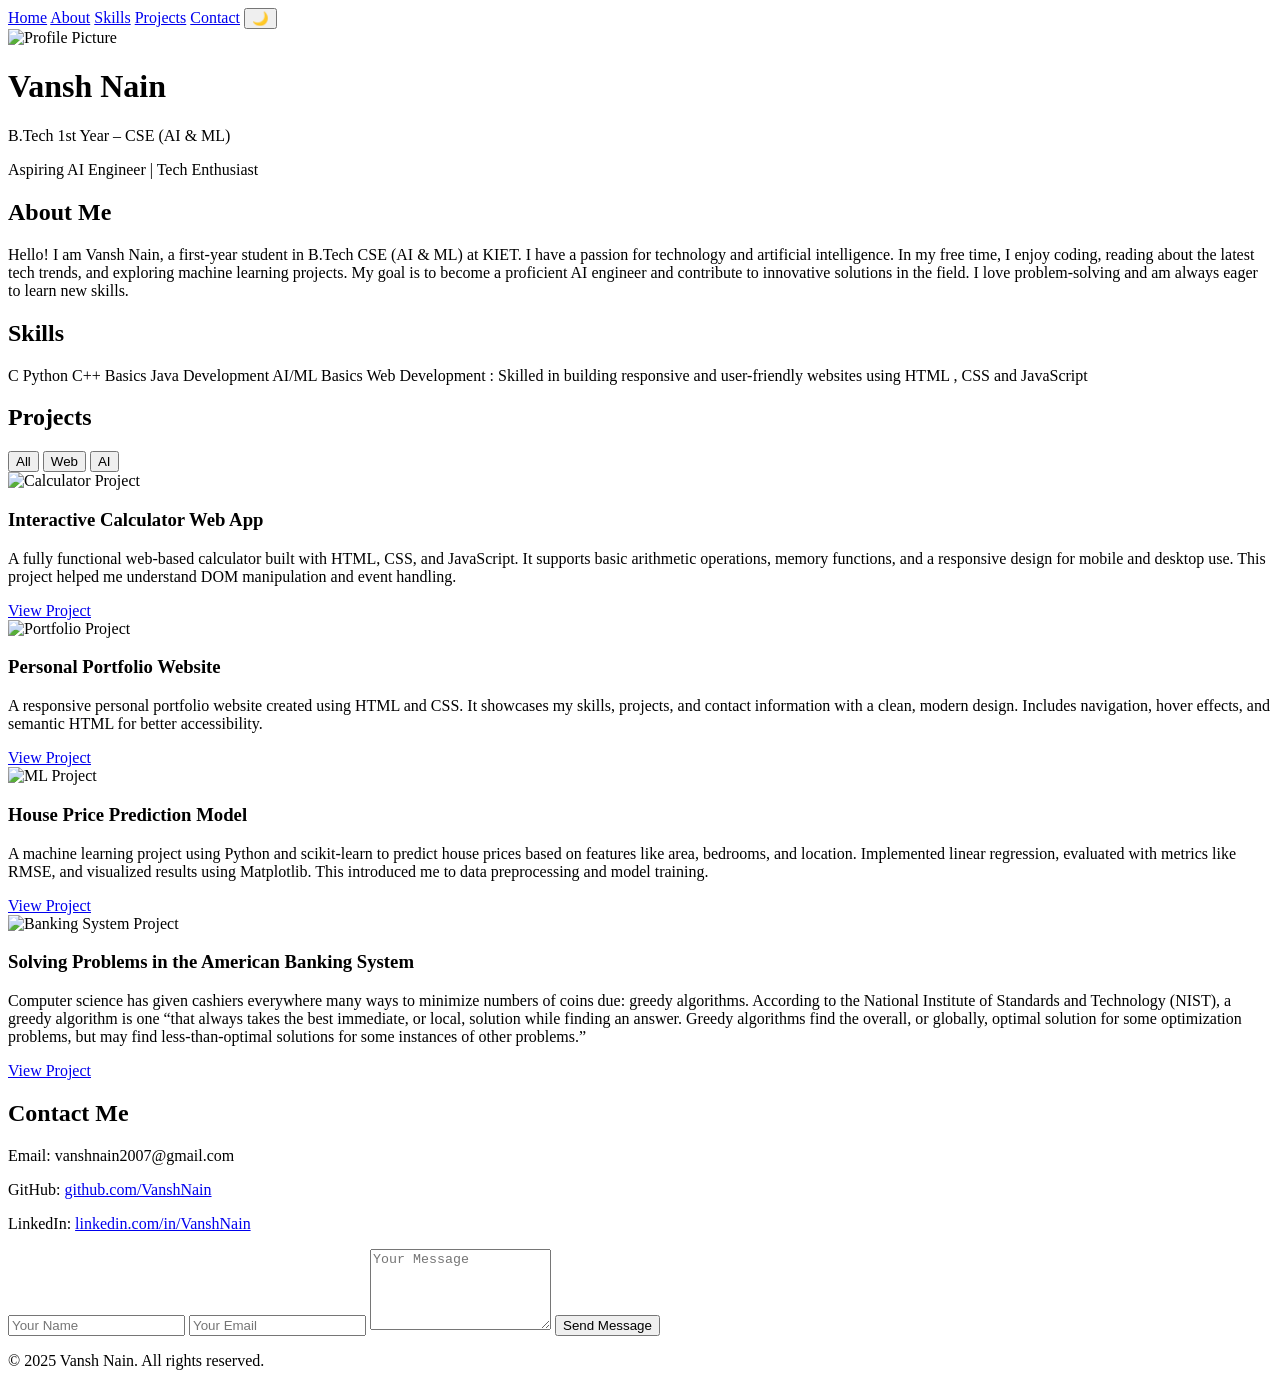
==== Portfolio-HomePage.html @ 74a487c6 "Add files via upload" ====
<!DOCTYPE html>
<html lang="en">
<head>
    <meta charset="UTF-8">
    <meta name="viewport" content="width=device-width, initial-scale=1.0">
    <title>My Portfolio</title>
    <link rel="stylesheet" href="style.css">
</head>
<body>
    <nav>
        <a href="#home">Home</a>
        <a href="#about">About</a>
        <a href="#skills">Skills</a>
        <a href="#projects">Projects</a>
        <a href="#contact">Contact</a>
        <button id="theme-toggle">🌙</button>
    </nav>
    <header id="home">
        <img src="C:\Users\VANSH\OneDrive\Desktop\VANSH_25004356\form\profile.jpg" alt="Profile Picture" class="profile-img">
        <h1><span id="typing-text">Vansh Nain</span></h1>
        <p>B.Tech 1st Year – CSE (AI & ML)</p>
        <p class="tagline">Aspiring AI Engineer | Tech Enthusiast</p>
    </header>

    <div class="container">
        <section id="about">
            <h2>About Me</h2>
            <p>Hello! I am Vansh Nain, a first-year student in B.Tech CSE (AI & ML) at KIET. I have a passion for technology and artificial intelligence. In my free time, I enjoy coding, reading about the latest tech trends, and exploring machine learning projects. My goal is to become a proficient AI engineer and contribute to innovative solutions in the field. I love problem-solving and am always eager to learn new skills.</p>
        </section>

        <section id="skills">
            <h2>Skills</h2>
            <div class="skills-list">
                <span class="skill">C</span>
                <span class="skill">Python </span>
                <span class="skill">C++ Basics</span>
                <span class="skill">Java Development</span>
                <span class="skill">AI/ML Basics</span>
                <span class="skill">Web Development : Skilled in building responsive and user-friendly websites using HTML , CSS and JavaScript</span>
            </div>
        </section>

        <section id="projects">
            <h2>Projects</h2>
            <div class="filter-buttons">
                <button data-filter="all">All</button>
                <button data-filter="web">Web</button>
                <button data-filter="ai">AI</button>
            </div>
            <div class="projects">
                <div class="project-card" data-category="web">
                    <img src="https://images.unsplash.com/photo-1554224155-6726b3ff858f?ixlib=rb-4.0.3&auto=format&fit=crop&w=300&h=150&q=80" alt="Calculator Project">
                    <h3>Interactive Calculator Web App</h3>
                    <p>A fully functional web-based calculator built with HTML, CSS, and JavaScript. It supports basic arithmetic operations, memory functions, and a responsive design for mobile and desktop use. This project helped me understand DOM manipulation and event handling.</p>
                    <a href="https://github.com/VanshNain/Interactive-Calculator" class="btn" target="_blank">View Project</a>
                </div>
                <div class="project-card" data-category="web">
                    <img src="https://images.unsplash.com/photo-1460925895917-afdab827c52f?ixlib=rb-4.0.3&auto=format&fit=crop&w=300&h=150&q=80" alt="Portfolio Project">
                    <h3>Personal Portfolio Website</h3>
                    <p>A responsive personal portfolio website created using HTML and CSS. It showcases my skills, projects, and contact information with a clean, modern design. Includes navigation, hover effects, and semantic HTML for better accessibility.</p>
                    <a href="https://github.com/VanshNain/Personal-Portfolio" class="btn" target="_blank">View Project</a>
                </div>
                <div class="project-card" data-category="ai">
                    <img src="https://images.unsplash.com/photo-1551288049-bebda4e38f71?ixlib=rb-4.0.3&auto=format&fit=crop&w=300&h=150&q=80" alt="ML Project">
                    <h3>House Price Prediction Model</h3>
                    <p>A machine learning project using Python and scikit-learn to predict house prices based on features like area, bedrooms, and location. Implemented linear regression, evaluated with metrics like RMSE, and visualized results using Matplotlib. This introduced me to data preprocessing and model training.</p>
                    <a href="https://github.com/VanshNain/House-Price-Prediction" class="btn" target="_blank">View Project</a>
                </div>
                <div class="project-card" data-category="ai">
                    <img src="C:\Users\VANSH\OneDrive\Desktop\VANSH_25004356\form\photo-1563013544-824ae1b704d3.avif" alt="Banking System Project">
                    <h3>Solving Problems in the American Banking System</h3>
                    <p>Computer science has given cashiers everywhere many ways to minimize numbers of coins due: greedy algorithms.
                    According to the National Institute of Standards and Technology (NIST), a greedy algorithm is one “that always takes the best immediate, or local, solution while finding an answer. Greedy algorithms find the overall, or globally, optimal solution for some optimization problems, but may find less-than-optimal solutions for some instances of other problems.” </p>
                    <a href="https://github.com/VanshNain/Banking-System-Analysis" class="btn" target="_blank">View Project</a>
                </div>
            </div>
        </section>

        <section id="contact">
            <h2>Contact Me</h2>
            <p>Email: vanshnain2007@gmail.com</p>
            <p>GitHub: <a href="https://github.com/VanshNain" target="_blank">github.com/VanshNain</a></p>
            <p>LinkedIn: <a href="https://linkedin.com/in/VanshNain" target="_blank">linkedin.com/in/VanshNain</a></p>
            <form class="contact-form">
                <input type="text" placeholder="Your Name" required>
                <input type="email" placeholder="Your Email" required>
                <textarea placeholder="Your Message" rows="5" required></textarea>
                <button type="submit">Send Message</button>
            </form>
        </section>
    </div>

    <footer>
        <p>&copy; 2025 Vansh Nain. All rights reserved.</p>
    </footer>
    <script src="script.js"></script>
</body>
</html>
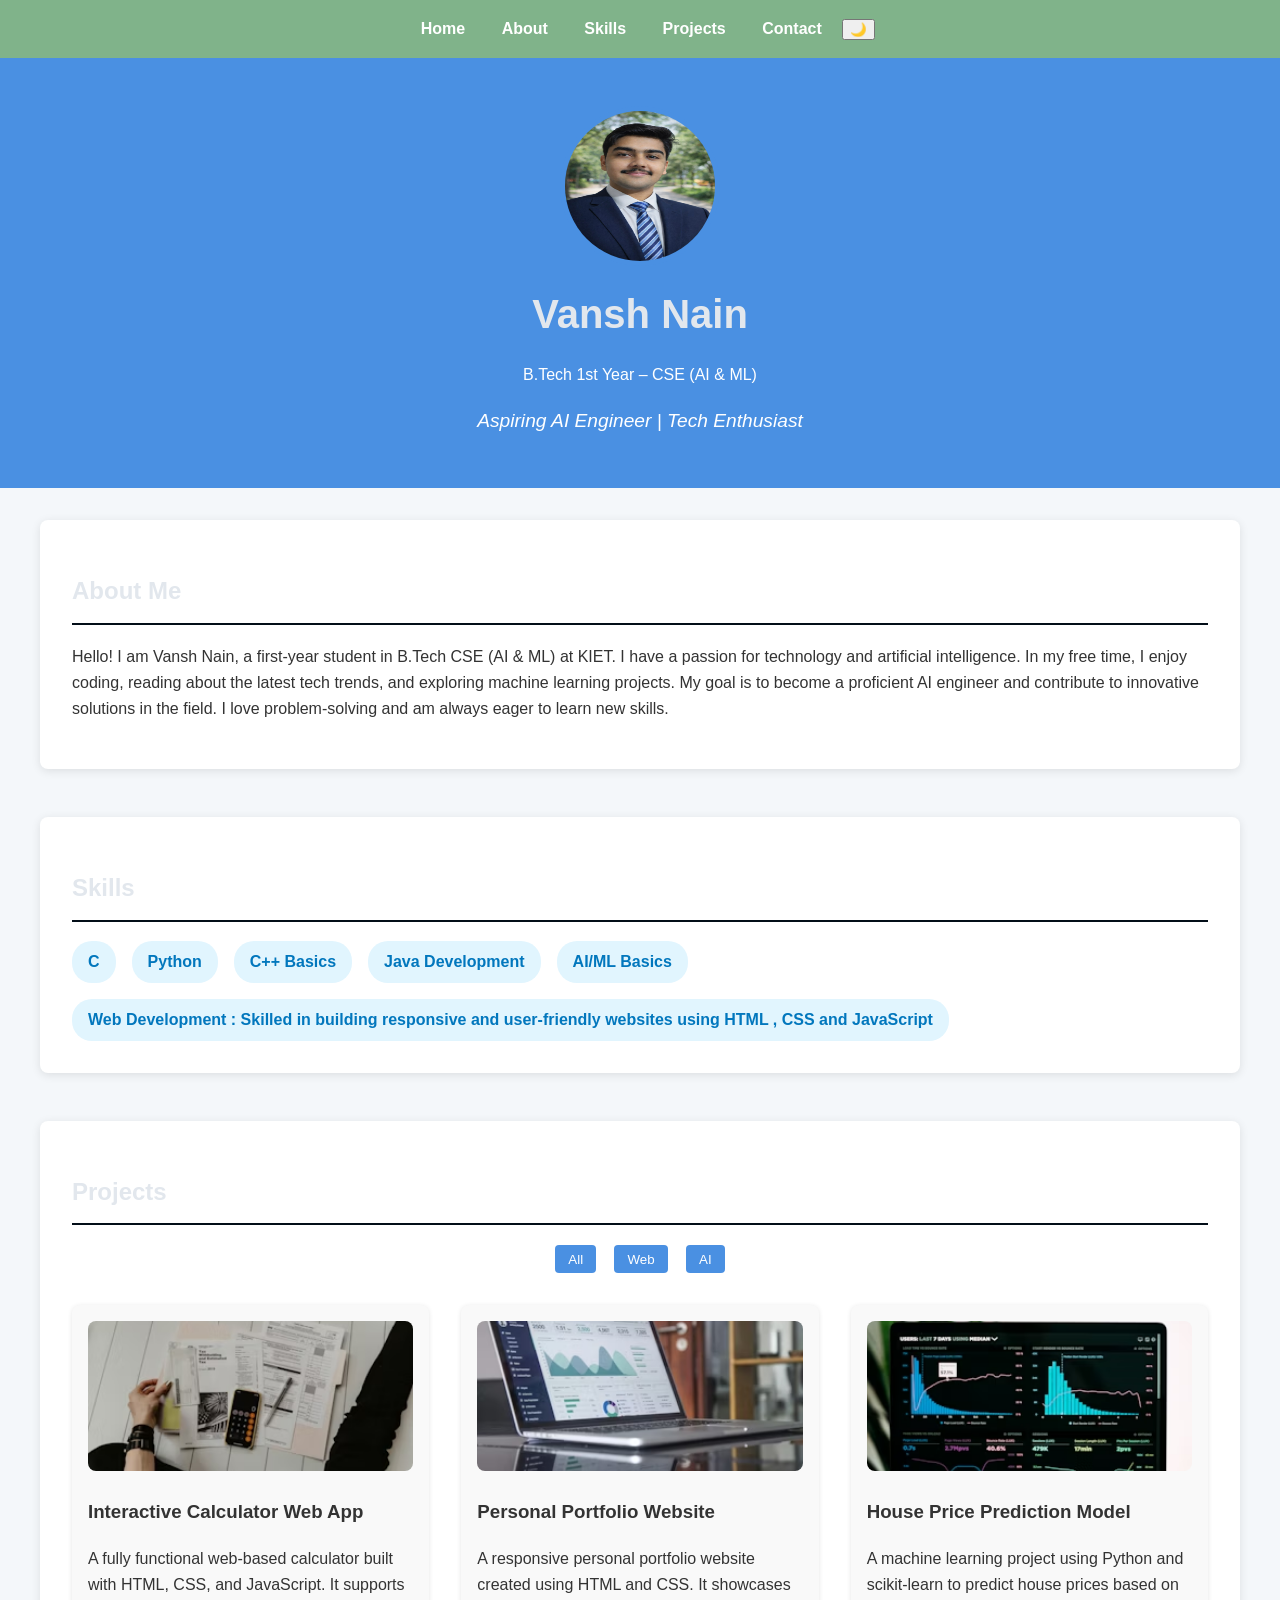
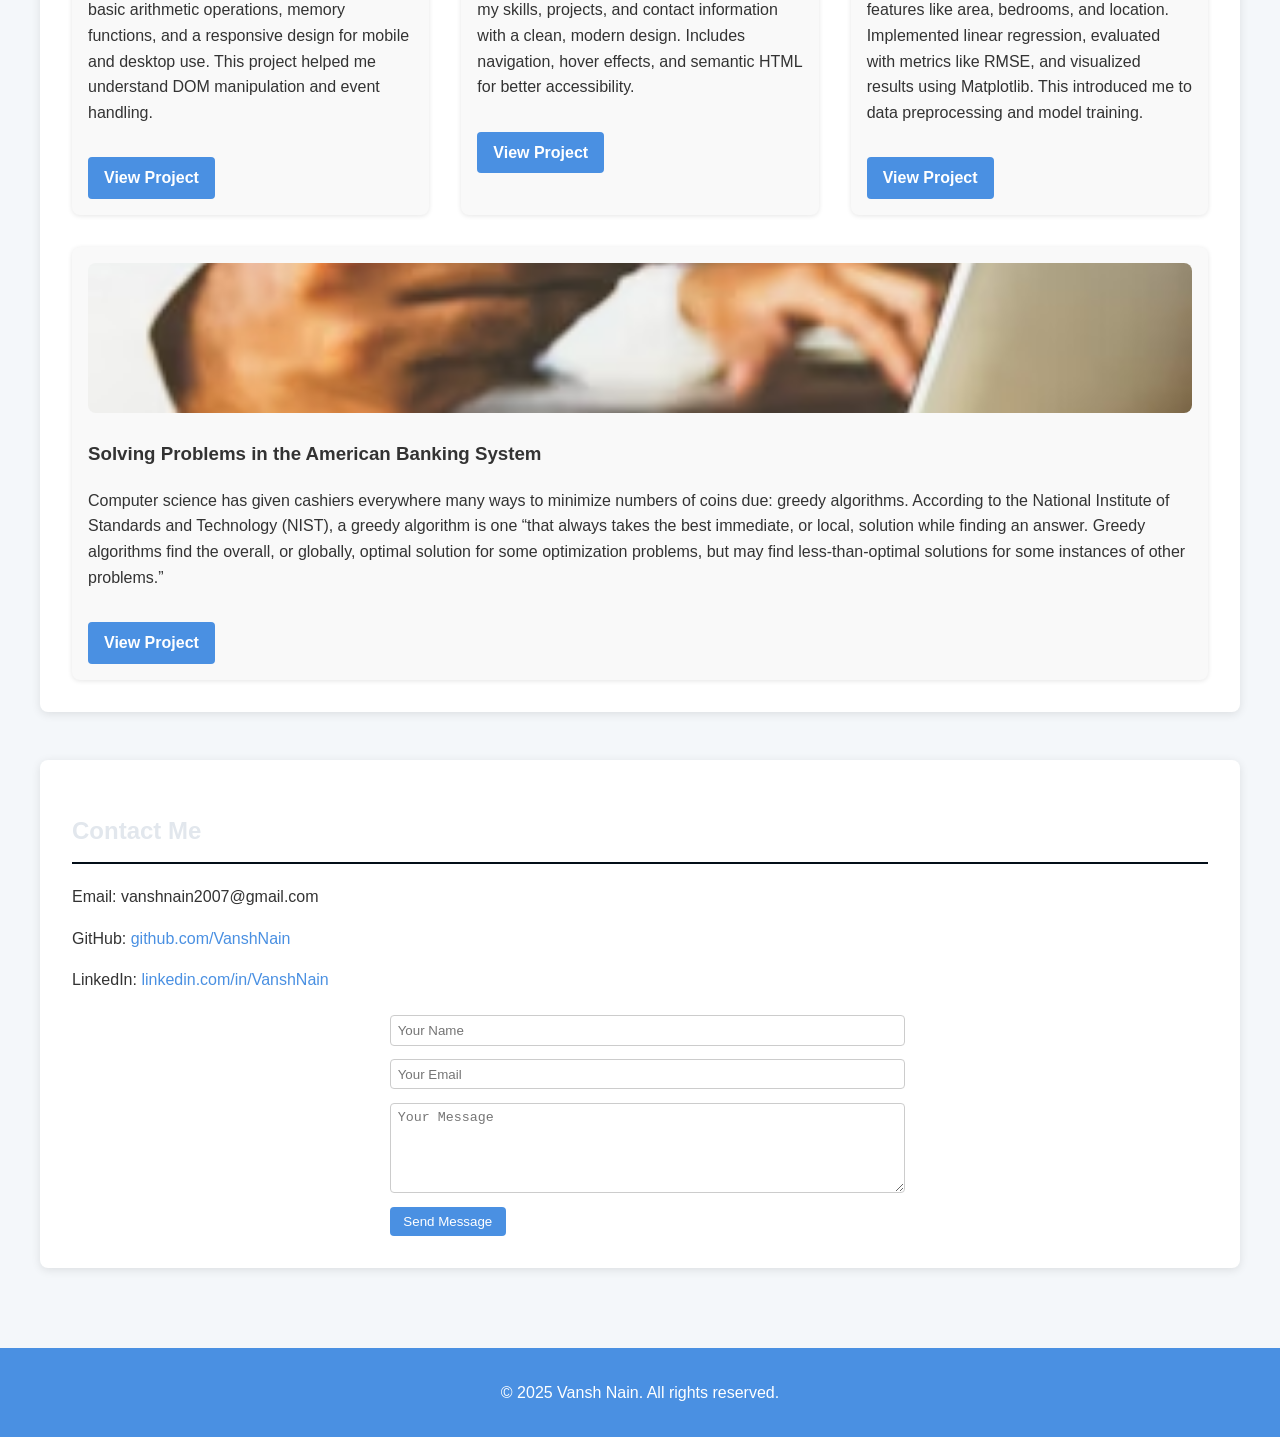
==== commit 61853698: "Update Portfolio-HomePage.html" ====
--- a/Portfolio-HomePage.html
+++ b/Portfolio-HomePage.html
@@ -16,7 +16,7 @@
         <button id="theme-toggle">🌙</button>
     </nav>
     <header id="home">
-        <img src="C:\Users\VANSH\OneDrive\Desktop\VANSH_25004356\form\profile.jpg" alt="Profile Picture" class="profile-img">
+        <img src="Profile_photo.jpeg" alt="Profile Picture" class="profile-img">
         <h1><span id="typing-text">Vansh Nain</span></h1>
         <p>B.Tech 1st Year – CSE (AI & ML)</p>
         <p class="tagline">Aspiring AI Engineer | Tech Enthusiast</p>
@@ -49,25 +49,25 @@
             </div>
             <div class="projects">
                 <div class="project-card" data-category="web">
-                    <img src="https://images.unsplash.com/photo-1554224155-6726b3ff858f?ixlib=rb-4.0.3&auto=format&fit=crop&w=300&h=150&q=80" alt="Calculator Project">
+                    <img src="Image-1.avif" alt="Calculator Project">
                     <h3>Interactive Calculator Web App</h3>
                     <p>A fully functional web-based calculator built with HTML, CSS, and JavaScript. It supports basic arithmetic operations, memory functions, and a responsive design for mobile and desktop use. This project helped me understand DOM manipulation and event handling.</p>
                     <a href="https://github.com/VanshNain/Interactive-Calculator" class="btn" target="_blank">View Project</a>
                 </div>
                 <div class="project-card" data-category="web">
-                    <img src="https://images.unsplash.com/photo-1460925895917-afdab827c52f?ixlib=rb-4.0.3&auto=format&fit=crop&w=300&h=150&q=80" alt="Portfolio Project">
+                    <img src="Image-2.avif" alt="Portfolio Project">
                     <h3>Personal Portfolio Website</h3>
                     <p>A responsive personal portfolio website created using HTML and CSS. It showcases my skills, projects, and contact information with a clean, modern design. Includes navigation, hover effects, and semantic HTML for better accessibility.</p>
                     <a href="https://github.com/VanshNain/Personal-Portfolio" class="btn" target="_blank">View Project</a>
                 </div>
                 <div class="project-card" data-category="ai">
-                    <img src="https://images.unsplash.com/photo-1551288049-bebda4e38f71?ixlib=rb-4.0.3&auto=format&fit=crop&w=300&h=150&q=80" alt="ML Project">
+                    <img src="Image-3.avif" alt="ML Project">
                     <h3>House Price Prediction Model</h3>
                     <p>A machine learning project using Python and scikit-learn to predict house prices based on features like area, bedrooms, and location. Implemented linear regression, evaluated with metrics like RMSE, and visualized results using Matplotlib. This introduced me to data preprocessing and model training.</p>
                     <a href="https://github.com/VanshNain/House-Price-Prediction" class="btn" target="_blank">View Project</a>
                 </div>
                 <div class="project-card" data-category="ai">
-                    <img src="C:\Users\VANSH\OneDrive\Desktop\VANSH_25004356\form\photo-1563013544-824ae1b704d3.avif" alt="Banking System Project">
+                    <img src="Image-4.avif" alt="Banking System Project">
                     <h3>Solving Problems in the American Banking System</h3>
                     <p>Computer science has given cashiers everywhere many ways to minimize numbers of coins due: greedy algorithms.
                     According to the National Institute of Standards and Technology (NIST), a greedy algorithm is one “that always takes the best immediate, or local, solution while finding an answer. Greedy algorithms find the overall, or globally, optimal solution for some optimization problems, but may find less-than-optimal solutions for some instances of other problems.” </p>
@@ -96,3 +96,4 @@
     <script src="script.js"></script>
 </body>
 </html>
+
--- a/style.css
+++ b/style.css
@@ -0,0 +1,267 @@
+body {
+    font-family: 'Arial', sans-serif;
+    margin: 0;
+    padding: 0;
+    background-color: #f4f7fa;
+    color: #333;
+    line-height: 1.6;
+}
+
+/* Navigation */
+nav {
+    background-color: #80b38a;
+    padding: 1em;
+    text-align: center;
+}
+nav a {
+    color: white;
+    margin: 0 1em;
+    text-decoration: none;
+    font-weight: bold;
+    transition: color 0.3s;
+}
+nav a:hover {
+    color: #e1f5fe;
+}
+
+/* Header */
+header {
+    background-color: #4a90e2;
+    color: white;
+    text-align: center;
+    padding: 2em 1em;
+}
+
+/* Layout */
+.container {
+    max-width: 1200px;
+    margin: 0 auto;
+    padding: 2em;
+}
+section {
+    margin-bottom: 3em;
+    padding: 2em;
+    background-color: white;
+    border-radius: 8px;
+    box-shadow: 0 2px 10px rgba(0,0,0,0.1);
+}
+
+/* Headings */
+h1, h2 {
+    color: #e2e7ed;
+}
+h1 {
+    margin: 0;
+    font-size: 2.5em;
+}
+h2 {
+    border-bottom: 2px solid #030e18;
+    padding-bottom: 0.5em;
+}
+
+/* Tagline */
+.tagline {
+    font-style: italic;
+    font-size: 1.2em;
+    margin: 1em 0;
+}
+
+/* Profile image */
+.profile-img {
+    width: 150px;
+    height: 150px;
+    border-radius: 50%;
+    margin: 1em auto;
+    display: block;
+    border: 5px solid #4a90e2;
+}
+
+/* Skills */
+.skills-list {
+    display: flex;
+    flex-wrap: wrap;
+    gap: 1em;
+}
+.skill {
+    background-color: #e1f5fe;
+    padding: 0.5em 1em;
+    border-radius: 20px;
+    font-weight: bold;
+    color: #0277bd;
+}
+
+/* Projects */
+.projects {
+    display: flex;
+    flex-wrap: wrap;
+    gap: 2em;
+}
+.project-card {
+    flex: 1 1 300px;
+    background-color: #f9f9f9;
+    padding: 1em;
+    border-radius: 8px;
+    box-shadow: 0 1px 5px rgba(0,0,0,0.1);
+    transition: transform 0.3s;
+}
+.project-card:hover {
+    transform: translateY(-5px);
+}
+.project-card img {
+    width: 100%;
+    height: 150px;
+    object-fit: cover;
+    border-radius: 8px;
+}
+.project-card h3 {
+    margin-top: 1em;
+}
+
+/* Buttons */
+.btn {
+    display: inline-block;
+    background-color: #4a90e2;
+    color: white;
+    padding: 0.5em 1em;
+    text-decoration: none;
+    border-radius: 4px;
+    font-weight: bold;
+    transition: background-color 0.3s;
+    margin-top: 1em;
+}
+.btn:hover {
+    background-color: #357abd;
+}
+
+/* Contact form */
+.contact-form {
+    max-width: 500px;
+    margin: 0 auto;
+}
+.contact-form input,
+.contact-form textarea {
+    width: 100%;
+    padding: 0.5em;
+    margin: 0.5em 0;
+    border: 1px solid #ccc;
+    border-radius: 4px;
+}
+.contact-form button {
+    background-color: #4a90e2;
+    color: white;
+    padding: 0.5em 1em;
+    border: none;
+    border-radius: 4px;
+    cursor: pointer;
+    transition: background-color 0.3s;
+}
+.contact-form button:hover {
+    background-color: #357abd;
+}
+
+/* Footer */
+footer {
+    text-align: center;
+    padding: 1em;
+    background-color: #4a90e2;
+    color: white;
+}
+
+/* Links */
+a {
+    color: #4a90e2;
+    text-decoration: none;
+}
+a:hover {
+    text-decoration: underline;
+}
+
+/* Dark mode styles */
+body.dark {
+    background-color: #121212;
+    color: #ffffff;
+}
+body.dark nav {
+    background-color: #333;
+}
+body.dark section {
+    background-color: #1e1e1e;
+    color: #ffffff;
+}
+body.dark .project-card {
+    background-color: #2a2a2a;
+}
+body.dark .skill {
+    background-color: #333;
+    color: #4a90e2;
+}
+body.dark footer {
+    background-color: #333;
+    color: #ffffff;
+}
+
+/* Filter buttons */
+.filter-buttons {
+    text-align: center;
+    margin-bottom: 2em;
+}
+.filter-buttons button {
+    background-color: #4a90e2;
+    color: white;
+    border: none;
+    padding: 0.5em 1em;
+    margin: 0 0.5em;
+    border-radius: 4px;
+    cursor: pointer;
+    transition: background-color 0.3s;
+}
+.filter-buttons button:hover,
+.filter-buttons button.active {
+    background-color: #357abd;
+}
+body.dark .filter-buttons button {
+    background-color: #555;
+}
+body.dark .filter-buttons button:hover,
+body.dark .filter-buttons button.active {
+    background-color: #777;
+}
+
+/* Animations */
+.fade-in {
+    opacity: 0;
+    transform: translateY(20px);
+    transition: opacity 0.6s ease, transform 0.6s ease;
+}
+.fade-in.visible {
+    opacity: 1;
+    transform: translateY(0);
+}
+
+/* Typing animation */
+.typing {
+    border-right: 2px solid #4a90e2;
+    animation: blink 1s infinite;
+}
+@keyframes blink {
+    0%, 50% { border-color: transparent; }
+    51%, 100% { border-color: #4a90e2; }
+}
+
+/* Hover and click effects */
+.project-card {
+    transition: transform 0.3s, box-shadow 0.3s;
+}
+.project-card:hover {
+    transform: translateY(-10px);
+    box-shadow: 0 4px 20px rgba(0,0,0,0.2);
+}
+.project-card:active {
+    transform: scale(0.95);
+}
+.btn {
+    transition: transform 0.2s;
+}
+.btn:active {
+    transform: scale(0.95);
+}
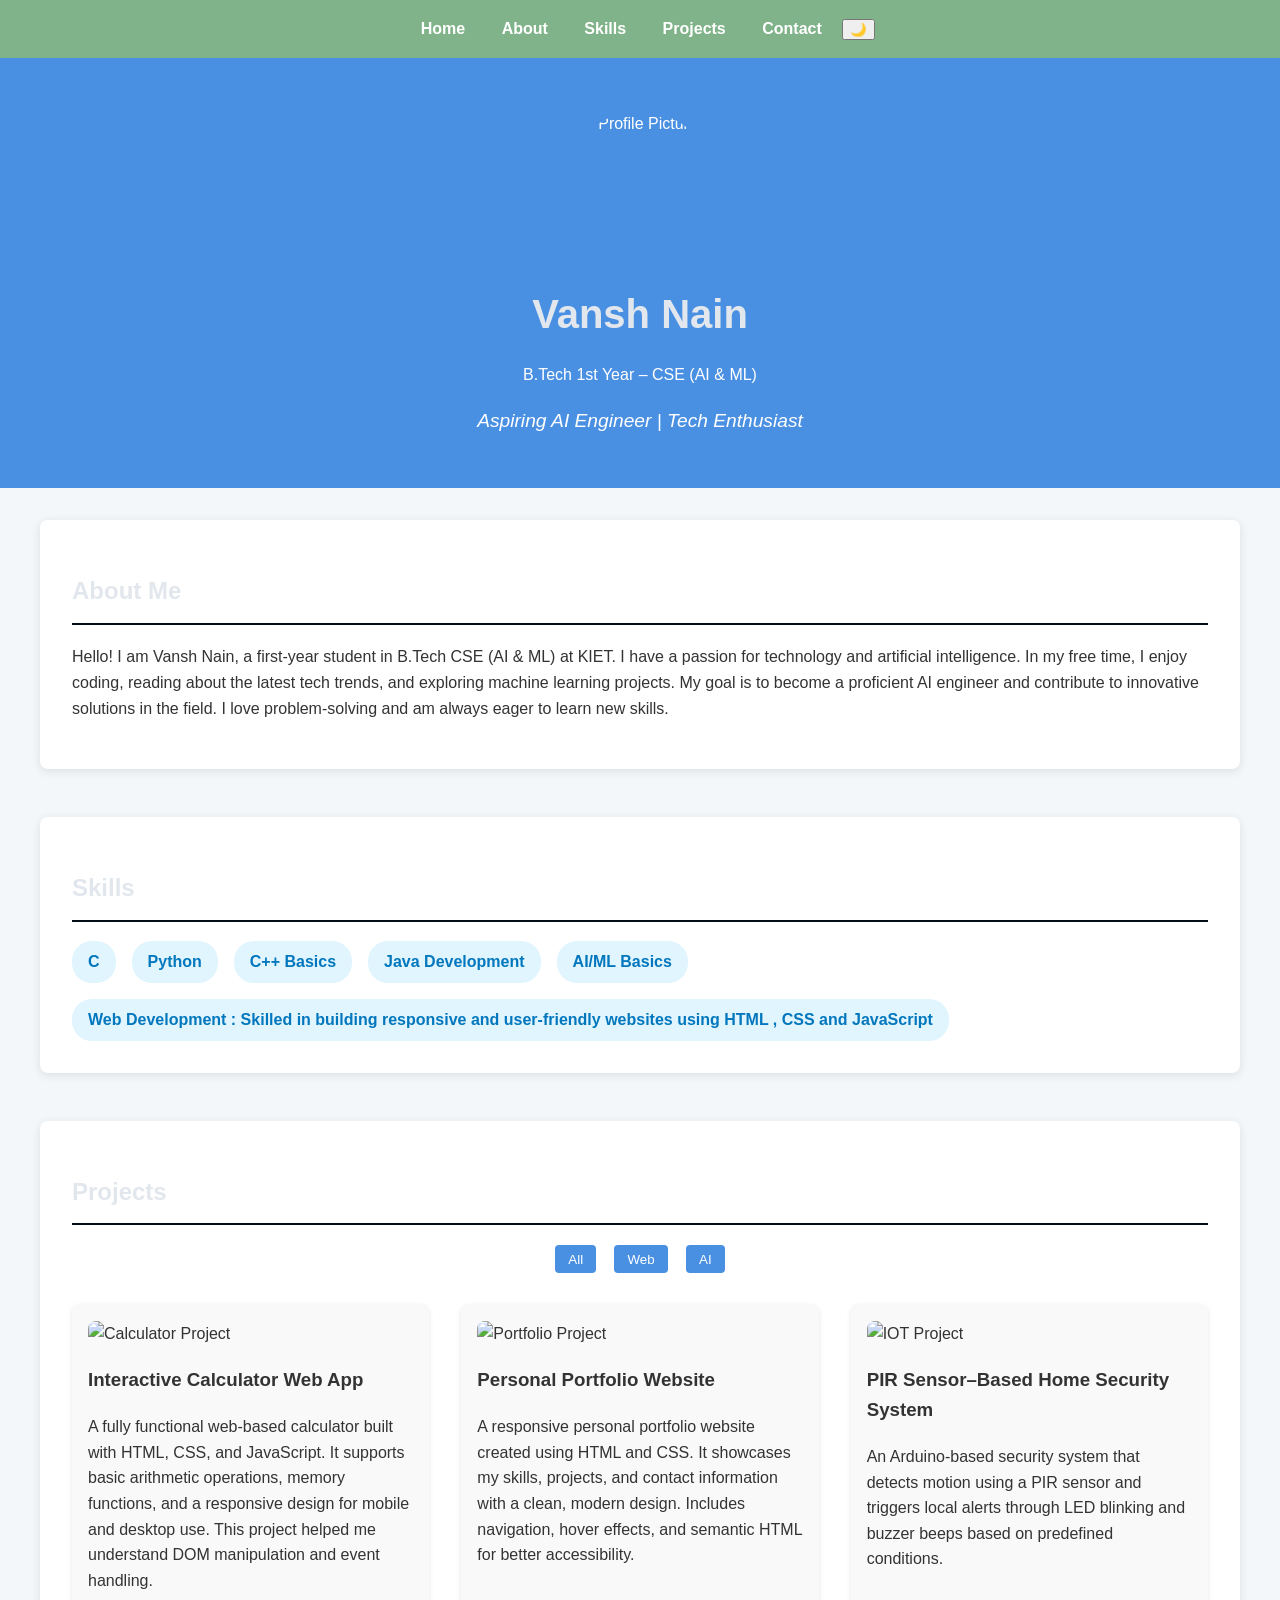
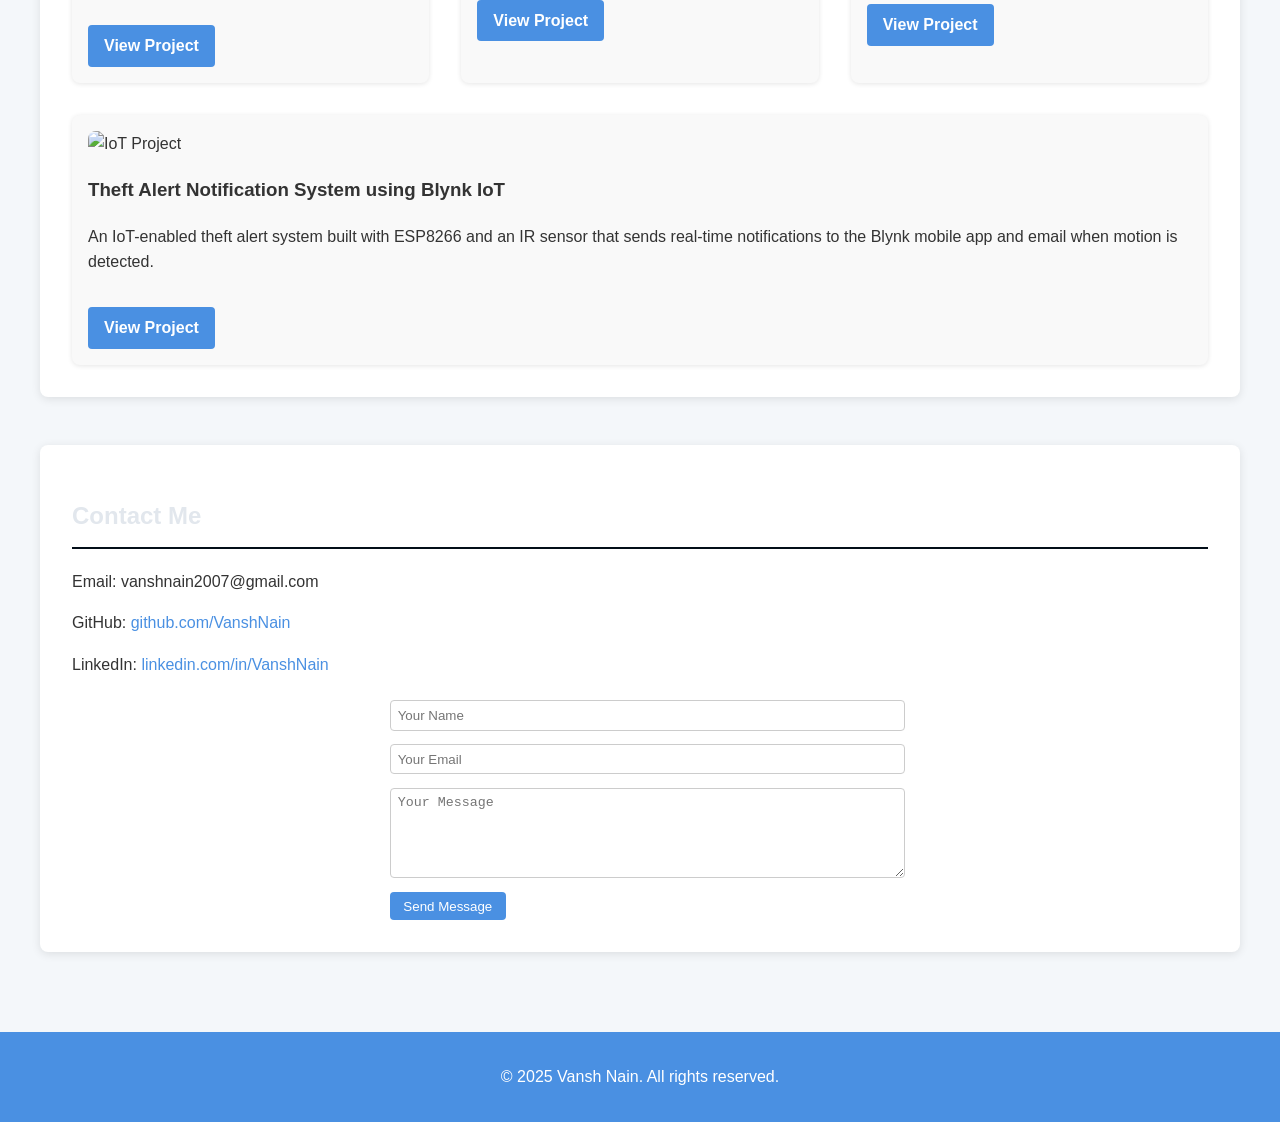
==== commit ec9f9999: "Add files via upload" ====
--- a/Portfolio-HomePage.html
+++ b/Portfolio-HomePage.html
@@ -16,7 +16,7 @@
         <button id="theme-toggle">🌙</button>
     </nav>
     <header id="home">
-        <img src="Profile_photo.jpeg" alt="Profile Picture" class="profile-img">
+        <img src="C:\Users\VANSH\OneDrive\Desktop\VANSH_25004356\form\profile.jpg" alt="Profile Picture" class="profile-img">
         <h1><span id="typing-text">Vansh Nain</span></h1>
         <p>B.Tech 1st Year – CSE (AI & ML)</p>
         <p class="tagline">Aspiring AI Engineer | Tech Enthusiast</p>
@@ -49,28 +49,27 @@
             </div>
             <div class="projects">
                 <div class="project-card" data-category="web">
-                    <img src="Image-1.avif" alt="Calculator Project">
+                    <img src="https://images.unsplash.com/photo-1554224155-6726b3ff858f?ixlib=rb-4.0.3&auto=format&fit=crop&w=300&h=150&q=80" alt="Calculator Project">
                     <h3>Interactive Calculator Web App</h3>
                     <p>A fully functional web-based calculator built with HTML, CSS, and JavaScript. It supports basic arithmetic operations, memory functions, and a responsive design for mobile and desktop use. This project helped me understand DOM manipulation and event handling.</p>
                     <a href="https://github.com/VanshNain/Interactive-Calculator" class="btn" target="_blank">View Project</a>
                 </div>
                 <div class="project-card" data-category="web">
-                    <img src="Image-2.avif" alt="Portfolio Project">
+                    <img src="https://images.unsplash.com/photo-1460925895917-afdab827c52f?ixlib=rb-4.0.3&auto=format&fit=crop&w=300&h=150&q=80" alt="Portfolio Project">
                     <h3>Personal Portfolio Website</h3>
                     <p>A responsive personal portfolio website created using HTML and CSS. It showcases my skills, projects, and contact information with a clean, modern design. Includes navigation, hover effects, and semantic HTML for better accessibility.</p>
                     <a href="https://github.com/VanshNain/Personal-Portfolio" class="btn" target="_blank">View Project</a>
                 </div>
-                <div class="project-card" data-category="ai">
-                    <img src="Image-3.avif" alt="ML Project">
-                    <h3>House Price Prediction Model</h3>
-                    <p>A machine learning project using Python and scikit-learn to predict house prices based on features like area, bedrooms, and location. Implemented linear regression, evaluated with metrics like RMSE, and visualized results using Matplotlib. This introduced me to data preprocessing and model training.</p>
+                <div class="project-card" data-category="IoT">
+                    <img src="https://images.unsplash.com/photo-1551288049-bebda4e38f71?ixlib=rb-4.0.3&auto=format&fit=crop&w=300&h=150&q=80" alt="IOT Project">
+                    <h3>PIR Sensor–Based Home Security System</h3>
+                    <p>An Arduino-based security system that detects motion using a PIR sensor and triggers local alerts through LED blinking and buzzer beeps based on predefined conditions.</p>
                     <a href="https://github.com/VanshNain/House-Price-Prediction" class="btn" target="_blank">View Project</a>
                 </div>
-                <div class="project-card" data-category="ai">
-                    <img src="Image-4.avif" alt="Banking System Project">
-                    <h3>Solving Problems in the American Banking System</h3>
-                    <p>Computer science has given cashiers everywhere many ways to minimize numbers of coins due: greedy algorithms.
-                    According to the National Institute of Standards and Technology (NIST), a greedy algorithm is one “that always takes the best immediate, or local, solution while finding an answer. Greedy algorithms find the overall, or globally, optimal solution for some optimization problems, but may find less-than-optimal solutions for some instances of other problems.” </p>
+                <div class="project-card" data-category="IoT">
+                    <img src="C:\Users\VANSH\OneDrive\Desktop\VANSH_25004356\form\photo-1563013544-824ae1b704d3.avif" alt="IoT Project">
+                    <h3>Theft Alert Notification System using Blynk IoT</h3>
+                    <p>An IoT-enabled theft alert system built with ESP8266 and an IR sensor that sends real-time notifications to the Blynk mobile app and email when motion is detected.</p>
                     <a href="https://github.com/VanshNain/Banking-System-Analysis" class="btn" target="_blank">View Project</a>
                 </div>
             </div>
@@ -96,4 +95,3 @@
     <script src="script.js"></script>
 </body>
 </html>
-
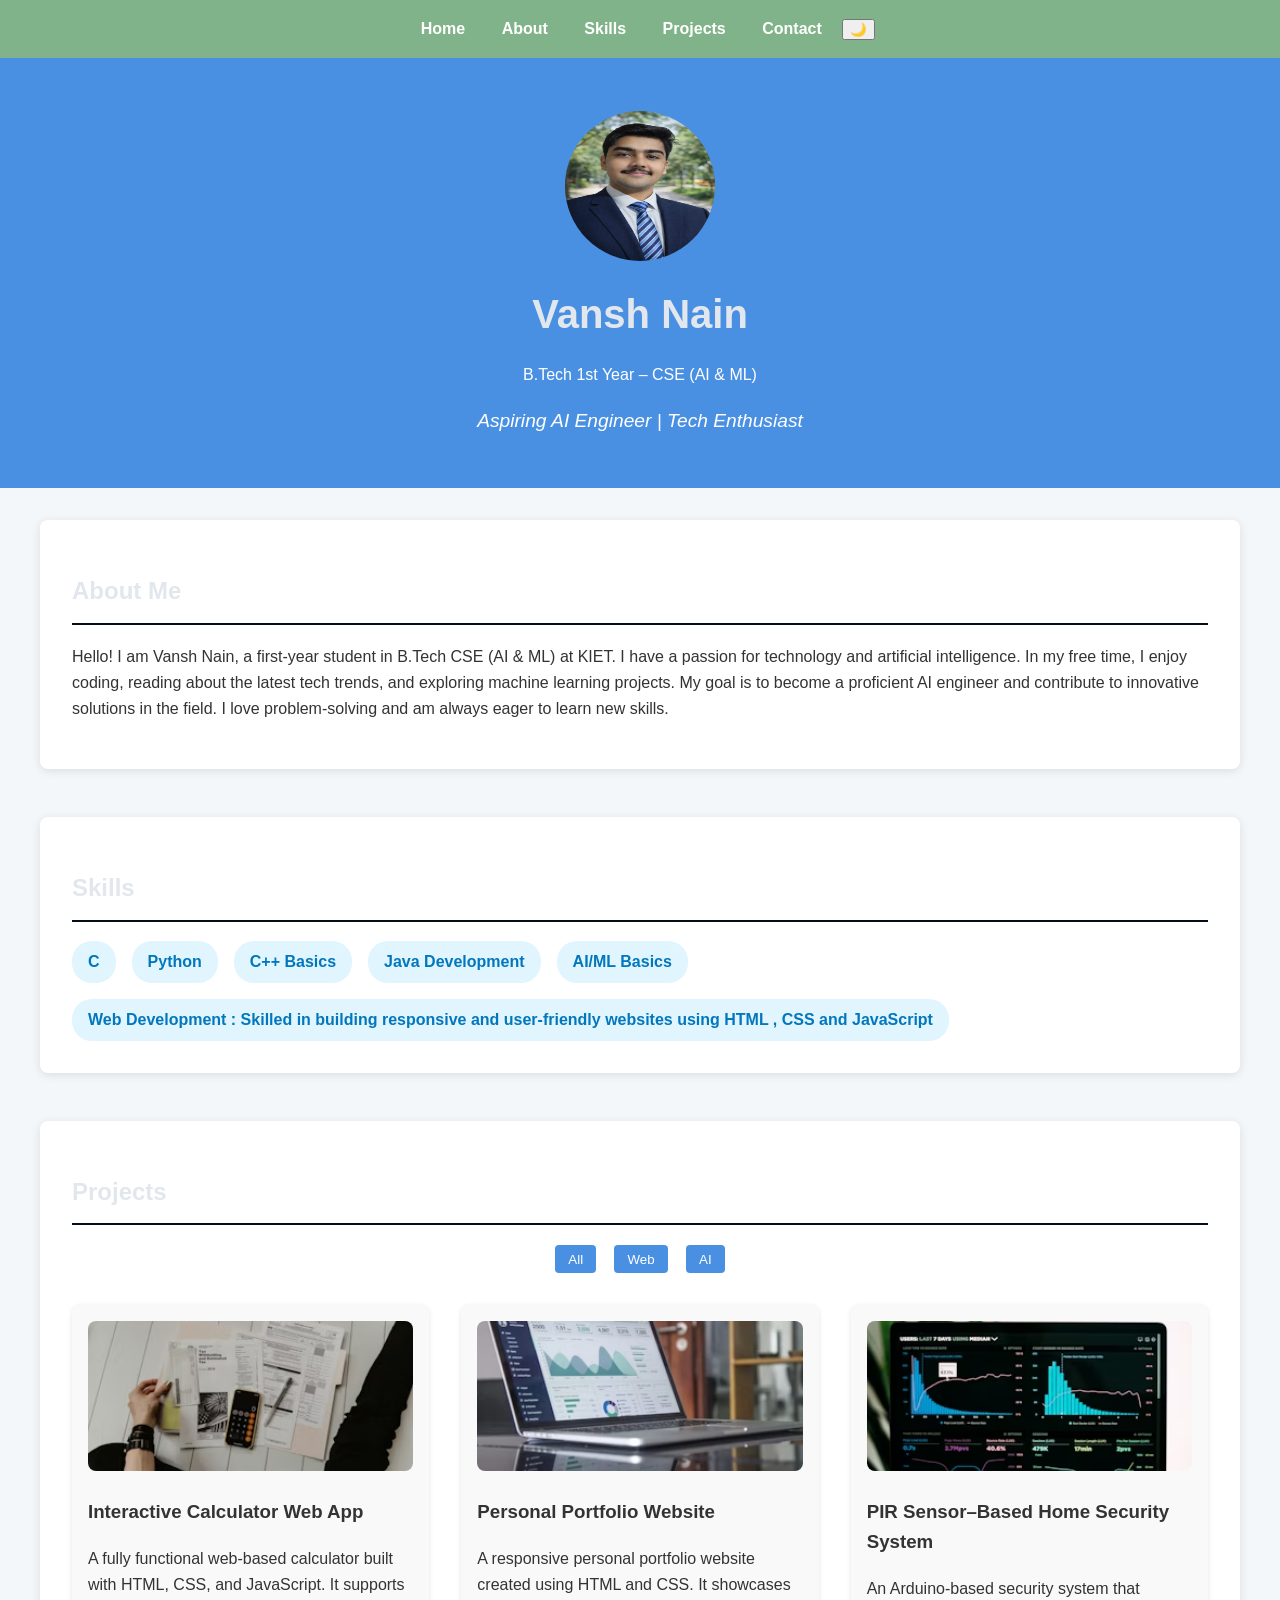
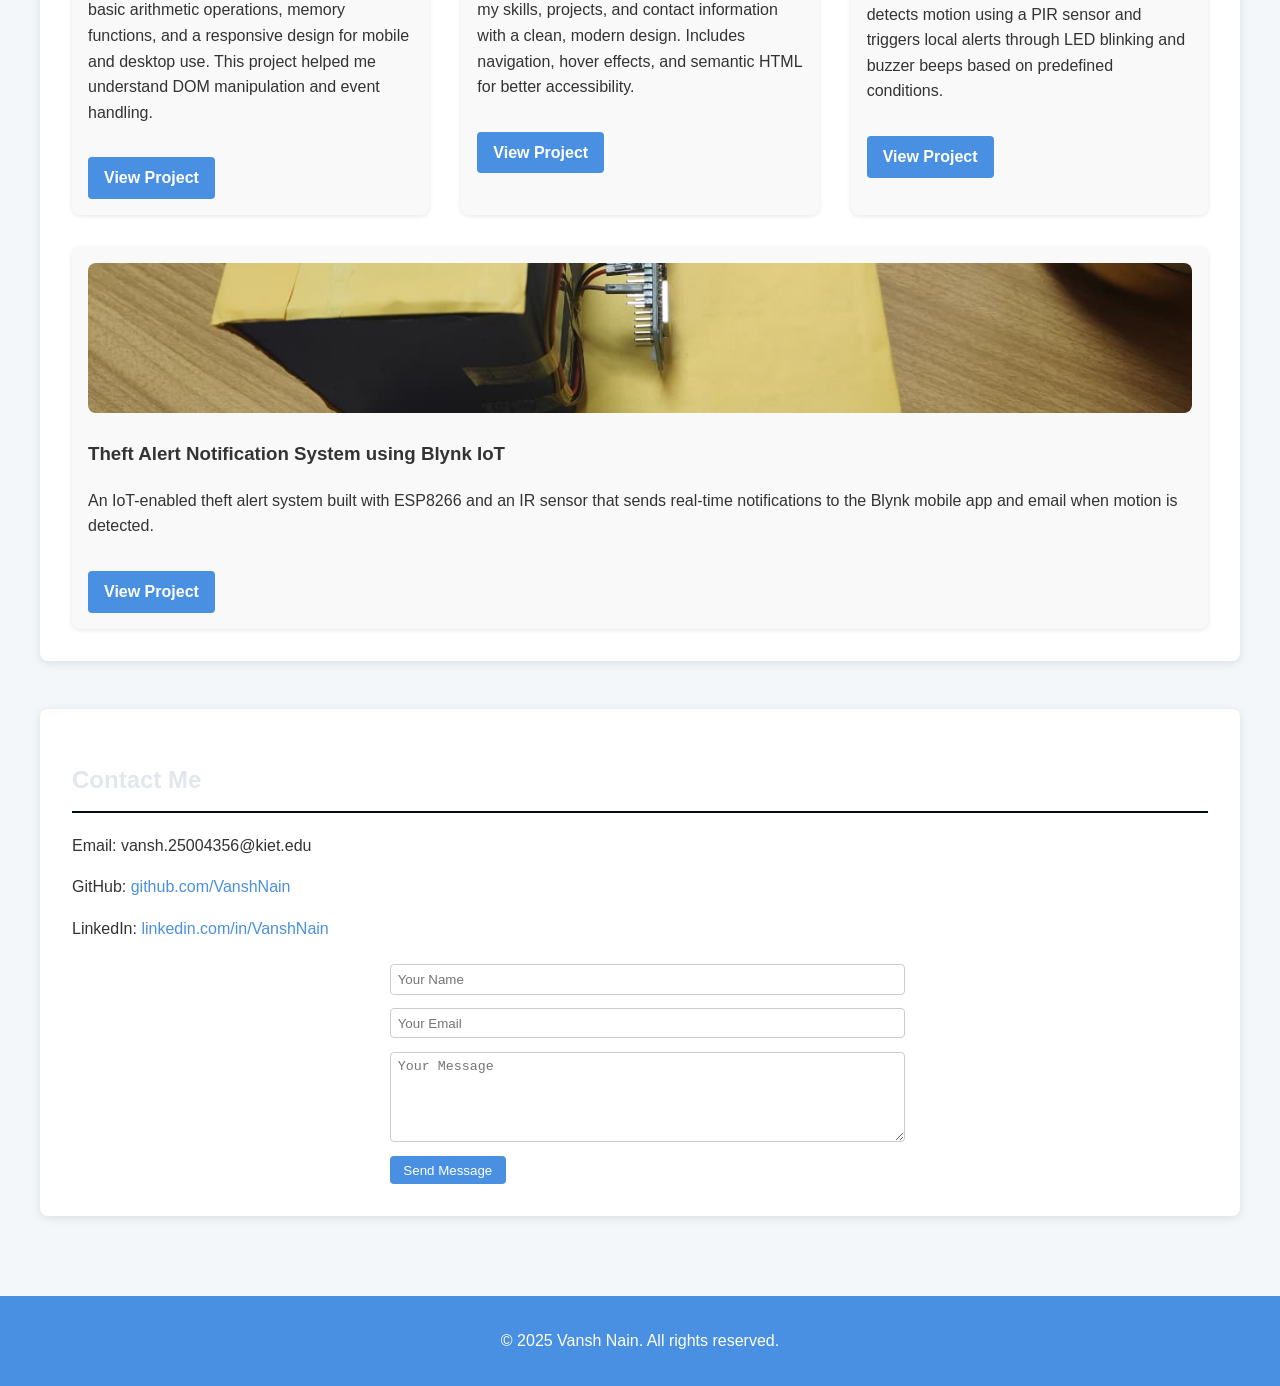
==== commit 3b6a9530: "Update Portfolio-HomePage.html" ====
--- a/Portfolio-HomePage.html
+++ b/Portfolio-HomePage.html
@@ -16,7 +16,7 @@
         <button id="theme-toggle">🌙</button>
     </nav>
     <header id="home">
-        <img src="C:\Users\VANSH\OneDrive\Desktop\VANSH_25004356\form\profile.jpg" alt="Profile Picture" class="profile-img">
+        <img src="Profile_photo.jpeg" alt="Profile Picture" class="profile-img">
         <h1><span id="typing-text">Vansh Nain</span></h1>
         <p>B.Tech 1st Year – CSE (AI & ML)</p>
         <p class="tagline">Aspiring AI Engineer | Tech Enthusiast</p>
@@ -49,25 +49,25 @@
             </div>
             <div class="projects">
                 <div class="project-card" data-category="web">
-                    <img src="https://images.unsplash.com/photo-1554224155-6726b3ff858f?ixlib=rb-4.0.3&auto=format&fit=crop&w=300&h=150&q=80" alt="Calculator Project">
+                    <img src="Image-1.avif" alt="Calculator Project">
                     <h3>Interactive Calculator Web App</h3>
                     <p>A fully functional web-based calculator built with HTML, CSS, and JavaScript. It supports basic arithmetic operations, memory functions, and a responsive design for mobile and desktop use. This project helped me understand DOM manipulation and event handling.</p>
                     <a href="https://github.com/VanshNain/Interactive-Calculator" class="btn" target="_blank">View Project</a>
                 </div>
                 <div class="project-card" data-category="web">
-                    <img src="https://images.unsplash.com/photo-1460925895917-afdab827c52f?ixlib=rb-4.0.3&auto=format&fit=crop&w=300&h=150&q=80" alt="Portfolio Project">
+                    <img src="Image-2.avif" alt="Portfolio Project">
                     <h3>Personal Portfolio Website</h3>
                     <p>A responsive personal portfolio website created using HTML and CSS. It showcases my skills, projects, and contact information with a clean, modern design. Includes navigation, hover effects, and semantic HTML for better accessibility.</p>
                     <a href="https://github.com/VanshNain/Personal-Portfolio" class="btn" target="_blank">View Project</a>
                 </div>
                 <div class="project-card" data-category="IoT">
-                    <img src="https://images.unsplash.com/photo-1551288049-bebda4e38f71?ixlib=rb-4.0.3&auto=format&fit=crop&w=300&h=150&q=80" alt="IOT Project">
+                    <img src="Image-3.avif" alt="IOT Project">
                     <h3>PIR Sensor–Based Home Security System</h3>
                     <p>An Arduino-based security system that detects motion using a PIR sensor and triggers local alerts through LED blinking and buzzer beeps based on predefined conditions.</p>
                     <a href="https://github.com/VanshNain/House-Price-Prediction" class="btn" target="_blank">View Project</a>
                 </div>
                 <div class="project-card" data-category="IoT">
-                    <img src="C:\Users\VANSH\OneDrive\Desktop\VANSH_25004356\form\photo-1563013544-824ae1b704d3.avif" alt="IoT Project">
+                    <img src="Image-4.jpeg" alt="IoT Project">
                     <h3>Theft Alert Notification System using Blynk IoT</h3>
                     <p>An IoT-enabled theft alert system built with ESP8266 and an IR sensor that sends real-time notifications to the Blynk mobile app and email when motion is detected.</p>
                     <a href="https://github.com/VanshNain/Banking-System-Analysis" class="btn" target="_blank">View Project</a>
@@ -77,9 +77,9 @@
 
         <section id="contact">
             <h2>Contact Me</h2>
-            <p>Email: vanshnain2007@gmail.com</p>
-            <p>GitHub: <a href="https://github.com/VanshNain" target="_blank">github.com/VanshNain</a></p>
-            <p>LinkedIn: <a href="https://linkedin.com/in/VanshNain" target="_blank">linkedin.com/in/VanshNain</a></p>
+            <p>Email: vansh.25004356@kiet.edu</p>
+            <p>GitHub: <a href="https://github.com/vansh25004356-prob" target="_blank">github.com/VanshNain</a></p>
+            <p>LinkedIn: <a href="https://www.linkedin.com/in/vansh-nain-3a20a837a" target="_blank">linkedin.com/in/VanshNain</a></p>
             <form class="contact-form">
                 <input type="text" placeholder="Your Name" required>
                 <input type="email" placeholder="Your Email" required>
@@ -95,3 +95,4 @@
     <script src="script.js"></script>
 </body>
 </html>
+
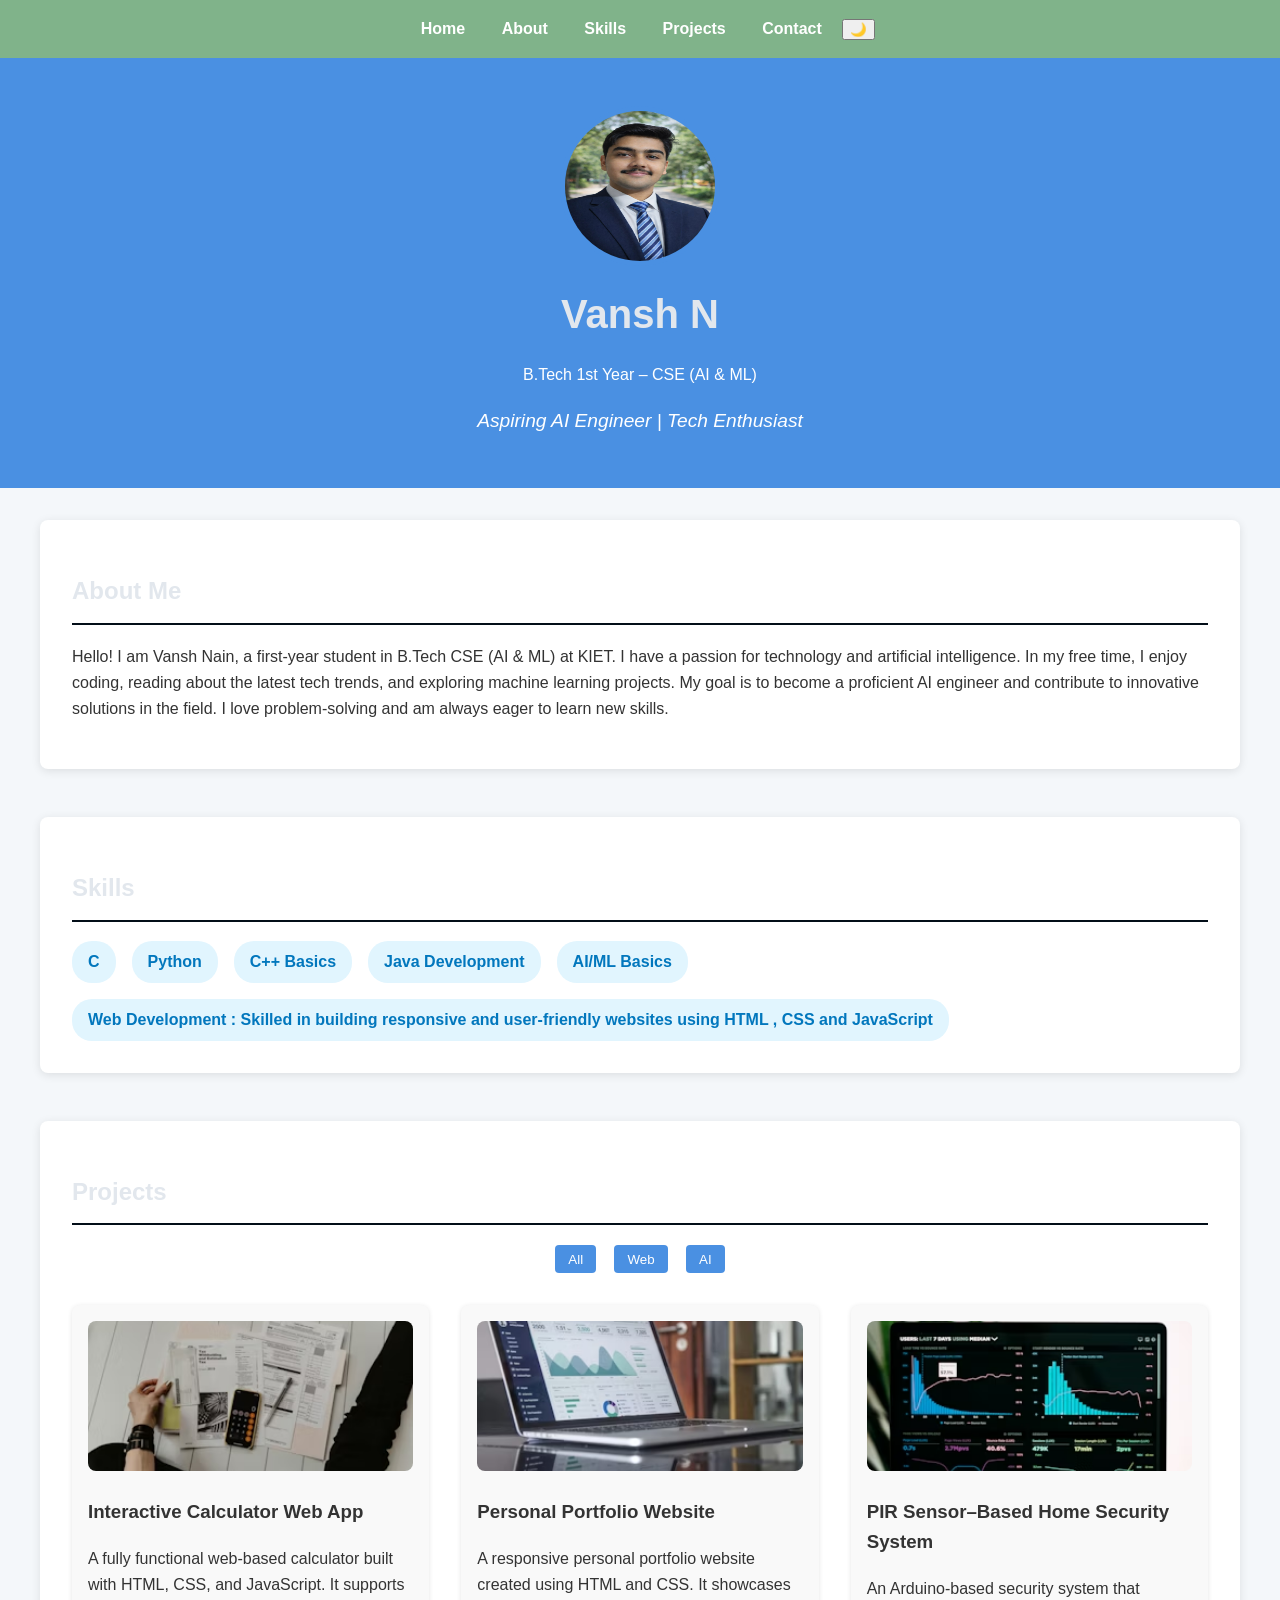
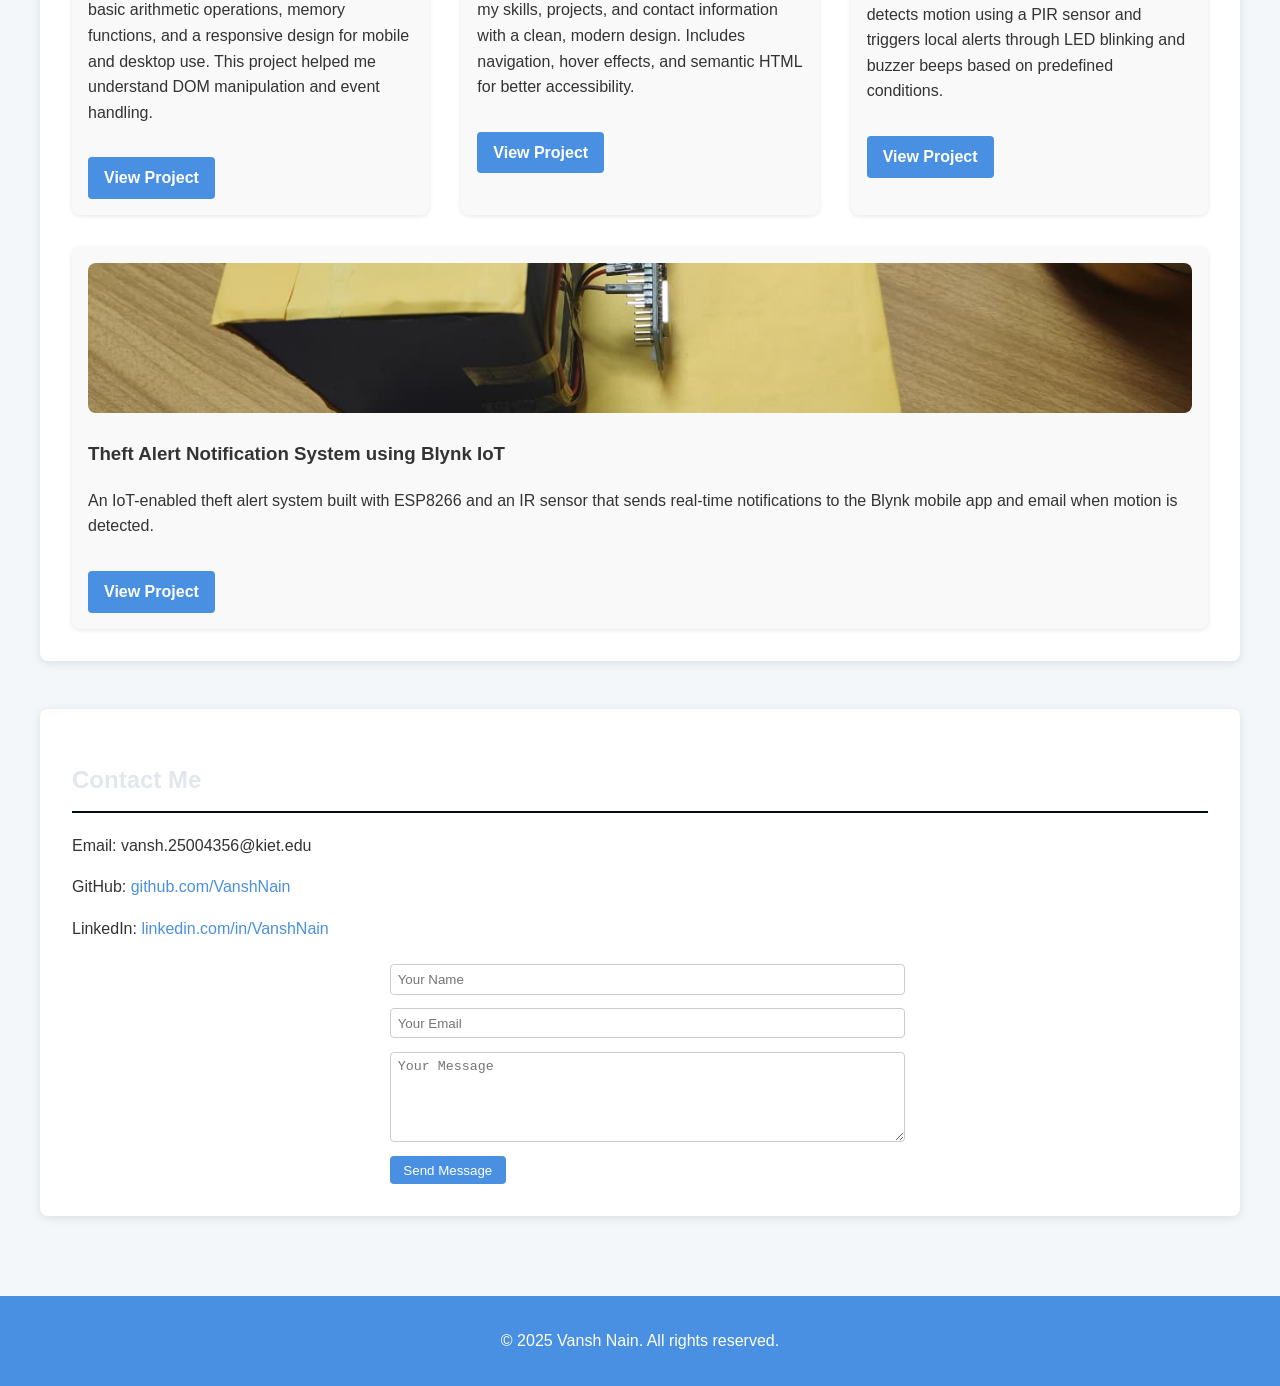
==== commit d6075554: "Update Portfolio-HomePage.html" ====
--- a/Portfolio-HomePage.html
+++ b/Portfolio-HomePage.html
@@ -1,4 +1,4 @@
-<!DOCTYPE html>
+    <!DOCTYPE html>
 <html lang="en">
 <head>
     <meta charset="UTF-8">
@@ -96,3 +96,4 @@
 </body>
 </html>
 
+
